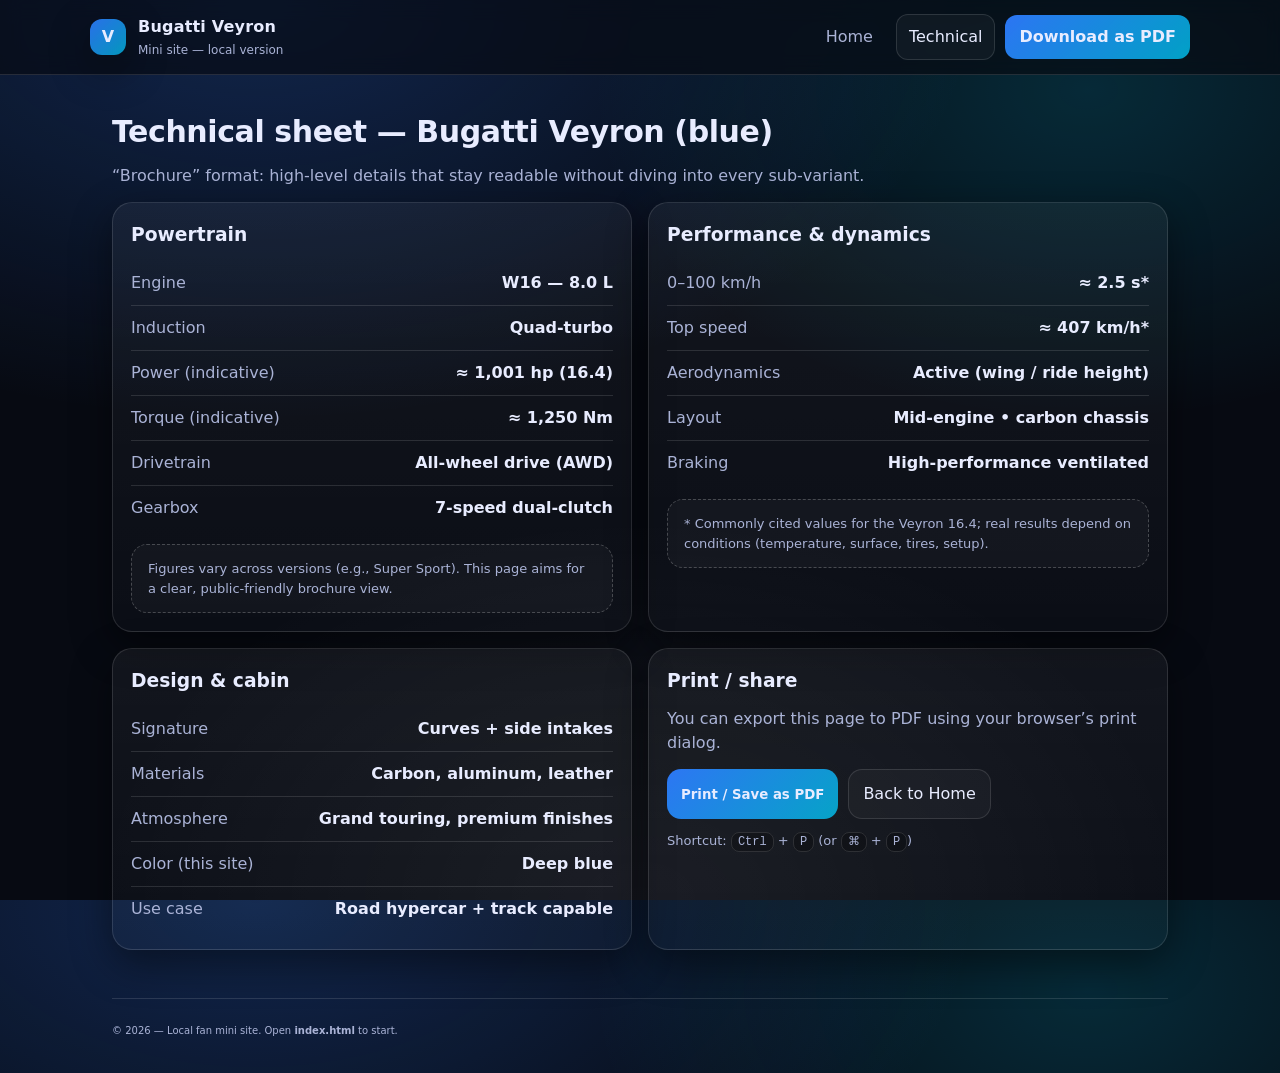
==== technical.html @ ed627e11 "Add files via upload" ====
<!doctype html>
<html lang="en">
<head>
  <meta charset="utf-8" />
  <meta name="viewport" content="width=device-width, initial-scale=1" />
  <title>Bugatti Veyron — Technical sheet (high level)</title>
  <meta name="description" content="High-level technical brochure page for the Bugatti Veyron." />
  <link rel="stylesheet" href="assets/styles.css" />
  <style>
    @media print {
      header, .btnRow, .footer { display:none !important; }
      body { background:#fff; color:#000; }
      .card { box-shadow:none; border-color:#ddd; }
      .specRow { border-top:1px solid #ddd; }
      a { text-decoration:none; }
    }
  </style>
</head>
<body>

<header>
  <div class="container nav">
    <a class="brand" href="index.html">
      <div class="badge">V</div>
      <div class="brandText">
        <div class="title">Bugatti Veyron</div>
        <div class="subtitle">Mini site — local version</div>
      </div>
    </a>
    <nav class="links" aria-label="Main navigation">
      <a class="link" href="index.html">Home</a>
      <a class="link" aria-current="page" href="technical.html">Technical</a>
      <a class="cta" href="technical.html#print">Download as PDF</a>
    </nav>
  </div>
</header>

<main class="container">
  <section class="pageTitle">
    <h2>Technical sheet — Bugatti Veyron (blue)</h2>
    <p>“Brochure” format: high‑level details that stay readable without diving into every sub‑variant.</p>
  </section>

  <section class="section" style="padding-top:0">
    <div class="specGrid">
      <div class="card specCard">
        <h3>Powertrain</h3>
        <div class="specRow"><span>Engine</span><b>W16 — 8.0 L</b></div>
        <div class="specRow"><span>Induction</span><b>Quad‑turbo</b></div>
        <div class="specRow"><span>Power (indicative)</span><b>≈ 1,001 hp (16.4)</b></div>
        <div class="specRow"><span>Torque (indicative)</span><b>≈ 1,250 Nm</b></div>
        <div class="specRow"><span>Drivetrain</span><b>All‑wheel drive (AWD)</b></div>
        <div class="specRow"><span>Gearbox</span><b>7‑speed dual‑clutch</b></div>
        <div class="noteBox" style="margin-top:14px">
          Figures vary across versions (e.g., Super Sport). This page aims for a clear, public‑friendly brochure view.
        </div>
      </div>

      <div class="card specCard">
        <h3>Performance & dynamics</h3>
        <div class="specRow"><span>0–100 km/h</span><b>≈ 2.5 s*</b></div>
        <div class="specRow"><span>Top speed</span><b>≈ 407 km/h*</b></div>
        <div class="specRow"><span>Aerodynamics</span><b>Active (wing / ride height)</b></div>
        <div class="specRow"><span>Layout</span><b>Mid‑engine • carbon chassis</b></div>
        <div class="specRow"><span>Braking</span><b>High‑performance ventilated</b></div>
        <div class="noteBox" style="margin-top:14px">
          * Commonly cited values for the Veyron 16.4; real results depend on conditions (temperature, surface, tires, setup).
        </div>
      </div>

      <div class="card specCard">
        <h3>Design & cabin</h3>
        <div class="specRow"><span>Signature</span><b>Curves + side intakes</b></div>
        <div class="specRow"><span>Materials</span><b>Carbon, aluminum, leather</b></div>
        <div class="specRow"><span>Atmosphere</span><b>Grand touring, premium finishes</b></div>
        <div class="specRow"><span>Color (this site)</span><b>Deep blue</b></div>
        <div class="specRow"><span>Use case</span><b>Road hypercar + track capable</b></div>
      </div>

      <div class="card specCard">
        <h3>Print / share</h3>
        <p class="lead" style="margin:0 0 12px">
          You can export this page to PDF using your browser’s print dialog.
        </p>
        <div class="btnRow">
          <button class="btn btnPrimary" onclick="window.print()" id="print">Print / Save as PDF</button>
          <a class="btn" href="index.html">Back to Home</a>
        </div>
        <p class="lead" style="margin-top:12px; font-size:13px">
          Shortcut: <kbd>Ctrl</kbd> + <kbd>P</kbd> (or <kbd>⌘</kbd> + <kbd>P</kbd>)
        </p>
        <div class="noteBox" data-print-hint style="opacity:0; transition:opacity .25s">
          Tip: choose “Save as PDF” in the print dialog.
        </div>
      </div>
    </div>
  </section>

  <footer class="footer">
    <div class="container" style="padding:0">
      <small>© <span data-year></span> — Local fan mini site. Open <b>index.html</b> to start.</small>
    </div>
  </footer>
</main>

<script src="assets/script.js"></script>
</body>
</html>
---- assets/styles.css ----
:root{
  --bg:#070A12;
  --panel:#0E1426;
  --panel2:#0A1020;
  --text:#E8ECFF;
  --muted:#AAB3D6;
  --accent:#2E7BFF;
  --accent2:#00D1FF;
  --line:rgba(255,255,255,.12);
  --shadow: 0 14px 40px rgba(0,0,0,.45);
  --radius:20px;
  --max:1100px;
  --font: ui-sans-serif, system-ui, -apple-system, "Segoe UI", Roboto, Arial, "Noto Sans", "Liberation Sans", sans-serif;
}

*{box-sizing:border-box}
html,body{height:100%}
body{
  margin:0;
  font-family:var(--font);
  background:
    radial-gradient(1200px 700px at 20% 0%, rgba(46,123,255,.25), transparent 60%),
    radial-gradient(900px 600px at 85% 10%, rgba(0,209,255,.16), transparent 55%),
    radial-gradient(1000px 700px at 50% 100%, rgba(255,255,255,.06), transparent 55%),
    var(--bg);
  color:var(--text);
  line-height:1.5;
}

a{color:inherit; text-decoration:none}
a:hover{opacity:.92}

.container{max-width:var(--max); margin:0 auto; padding:0 22px}
header{
  position:sticky; top:0; z-index:10;
  backdrop-filter: blur(10px);
  background: rgba(7,10,18,.65);
  border-bottom:1px solid var(--line);
}
.nav{
  display:flex; align-items:center; justify-content:space-between;
  padding:14px 0;
}
.brand{display:flex; align-items:center; gap:12px}
.badge{
  width:36px; height:36px; border-radius:12px;
  background: linear-gradient(135deg, rgba(46,123,255,.9), rgba(0,209,255,.7));
  box-shadow: var(--shadow);
  display:grid; place-items:center;
  font-weight:800;
}
.brand .title{font-weight:800; letter-spacing:.2px}
.brand .subtitle{font-size:12px; color:var(--muted); margin-top:2px}
.brandText{display:flex; flex-direction:column}

.links{display:flex; gap:10px; align-items:center}
.link{
  padding:10px 12px;
  border-radius:12px;
  border:1px solid transparent;
  color:var(--muted);
}
.link[aria-current="page"]{color:var(--text); border-color:var(--line); background:rgba(255,255,255,.04)}
.cta{
  padding:10px 14px;
  border-radius:12px;
  background: linear-gradient(135deg, rgba(46,123,255,.95), rgba(0,209,255,.75));
  border:0;
  font-weight:700;
}

.hero{
  padding:54px 0 26px;
}
.heroGrid{
  display:grid;
  grid-template-columns: 1.1fr .9fr;
  gap:22px;
  align-items:stretch;
}
@media (max-width: 900px){
  .heroGrid{grid-template-columns:1fr; }
}

.card{
  background: linear-gradient(180deg, rgba(255,255,255,.05), rgba(255,255,255,.02));
  border:1px solid var(--line);
  border-radius:var(--radius);
  box-shadow: var(--shadow);
}
.heroCard{padding:28px}
.kicker{
  display:inline-flex; gap:8px; align-items:center;
  padding:6px 10px;
  border-radius:999px;
  background:rgba(46,123,255,.12);
  border:1px solid rgba(46,123,255,.22);
  color:#CFE0FF;
  font-size:12px;
}
h1{margin:16px 0 10px; font-size:42px; line-height:1.1; letter-spacing:-.6px}
@media (max-width: 520px){ h1{font-size:34px} }
.lead{color:var(--muted); font-size:16px; margin:0 0 18px}

.pills{display:flex; flex-wrap:wrap; gap:10px; margin:18px 0 0}
.pill{
  padding:10px 12px;
  border-radius:999px;
  border:1px solid var(--line);
  background:rgba(255,255,255,.03);
  color:var(--muted);
  font-size:13px;
}

.mediaCard{overflow:hidden; display:flex; flex-direction:column}
.mediaTop{
  padding:18px 18px 0;
  display:flex; justify-content:space-between; align-items:flex-start; gap:16px;
}
.mediaTitle{font-weight:800}
.mediaNote{color:var(--muted); font-size:12px}

.figure{
  display:grid;
  place-items:center;
  padding:12px 18px 22px;
}
.figure svg{width:100%; height:auto; max-width:520px}
.caption{
  padding:0 18px 20px;
  color:var(--muted);
  font-size:12px;
}

.section{padding:18px 0 48px}
.grid3{
  display:grid;
  grid-template-columns: repeat(3, 1fr);
  gap:16px;
}
@media (max-width: 900px){
  .grid3{grid-template-columns:1fr}
}
.tile{padding:18px}
.tile h3{margin:6px 0 8px; font-size:16px}
.tile p{margin:0; color:var(--muted); font-size:14px}
.icon{
  width:40px; height:40px; border-radius:14px;
  background:rgba(0,209,255,.10);
  border:1px solid rgba(0,209,255,.22);
  display:grid; place-items:center;
}

.footer{
  padding:22px 0 34px;
  border-top:1px solid var(--line);
  color:var(--muted);
  font-size:12px;
}
small a{color:var(--text); text-decoration:underline; text-decoration-color:rgba(255,255,255,.25)}

.pageTitle{padding:34px 0 14px}
.pageTitle h2{margin:0; font-size:30px; letter-spacing:-.4px}
.pageTitle p{margin:10px 0 0; color:var(--muted)}

.specGrid{
  display:grid;
  grid-template-columns: 1fr 1fr;
  gap:16px;
}
@media (max-width: 900px){
  .specGrid{grid-template-columns:1fr}
}

.specCard{padding:18px}
.specCard h3{margin:0 0 12px}
.specRow{
  display:flex; justify-content:space-between; gap:18px;
  padding:10px 0;
  border-top:1px solid var(--line);
  color:var(--muted);
}
.specRow:first-of-type{border-top:0}
.specRow b{color:var(--text); font-weight:700}

.noteBox{
  padding:14px 16px;
  border-radius:16px;
  border:1px dashed rgba(255,255,255,.22);
  background:rgba(255,255,255,.03);
  color:var(--muted);
  font-size:13px;
}

.btnRow{display:flex; flex-wrap:wrap; gap:10px; margin-top:14px}
button, .btn{
  cursor:pointer;
  font-family:inherit;
}
.btn{
  display:inline-flex; align-items:center; gap:10px;
  padding:12px 14px;
  border-radius:14px;
  border:1px solid var(--line);
  background:rgba(255,255,255,.03);
  color:var(--text);
}
.btn:hover{background:rgba(255,255,255,.05)}
.btnPrimary{
  border:0;
  background: linear-gradient(135deg, rgba(46,123,255,.95), rgba(0,209,255,.75));
  font-weight:800;
}
kbd{
  font-family: ui-monospace, SFMono-Regular, Menlo, Monaco, Consolas, "Liberation Mono", monospace;
  font-size:12px;
  padding:2px 6px;
  border-radius:8px;
  border:1px solid var(--line);
  background: rgba(0,0,0,.25);
  color: var(--muted);
}
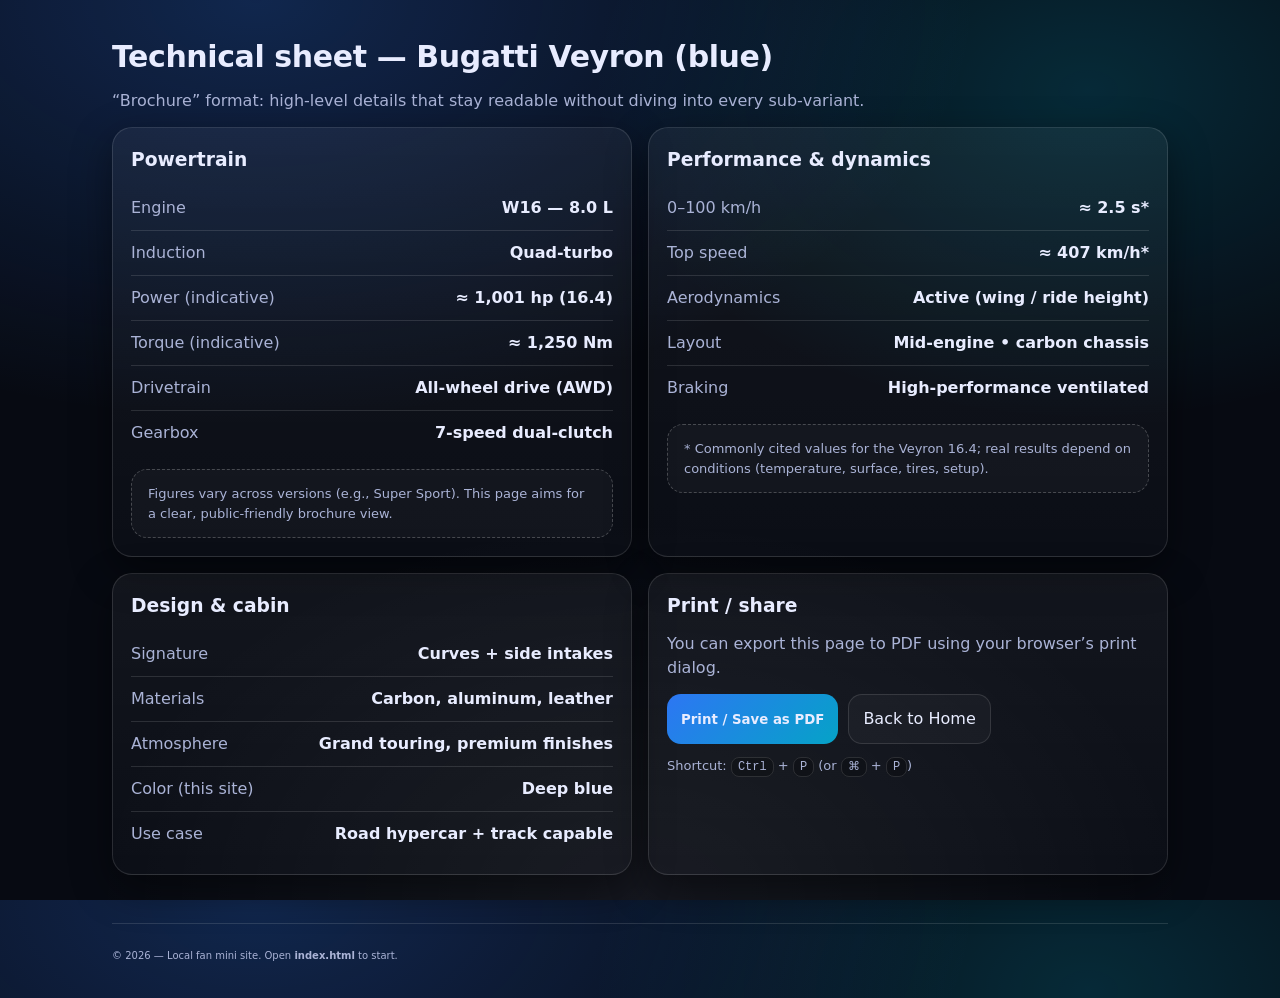
==== commit 210b40cb: "Remove header from technical.html Removed header section from technical.html." ====
--- a/technical.html
+++ b/technical.html
@@ -18,22 +18,6 @@
 </head>
 <body>
 
-<header>
-  <div class="container nav">
-    <a class="brand" href="index.html">
-      <div class="badge">V</div>
-      <div class="brandText">
-        <div class="title">Bugatti Veyron</div>
-        <div class="subtitle">Mini site — local version</div>
-      </div>
-    </a>
-    <nav class="links" aria-label="Main navigation">
-      <a class="link" href="index.html">Home</a>
-      <a class="link" aria-current="page" href="technical.html">Technical</a>
-      <a class="cta" href="technical.html#print">Download as PDF</a>
-    </nav>
-  </div>
-</header>
 
 <main class="container">
   <section class="pageTitle">
--- a/assets/styles.css
+++ b/assets/styles.css
@@ -121,16 +121,11 @@
 .mediaTitle{font-weight:800}
 .mediaNote{color:var(--muted); font-size:12px}
 
-.figure{
-  display:grid;
-  place-items:center;
-  padding:12px 18px 22px;
-}
-.figure svg{width:100%; height:auto; max-width:520px}
-.caption{
-  padding:0 18px 20px;
-  color:var(--muted);
-  font-size:12px;
+.figure img{
+  width:100%;
+  height:auto;
+  border-radius:16px;
+  display:block;
 }
 
 .section{padding:18px 0 48px}
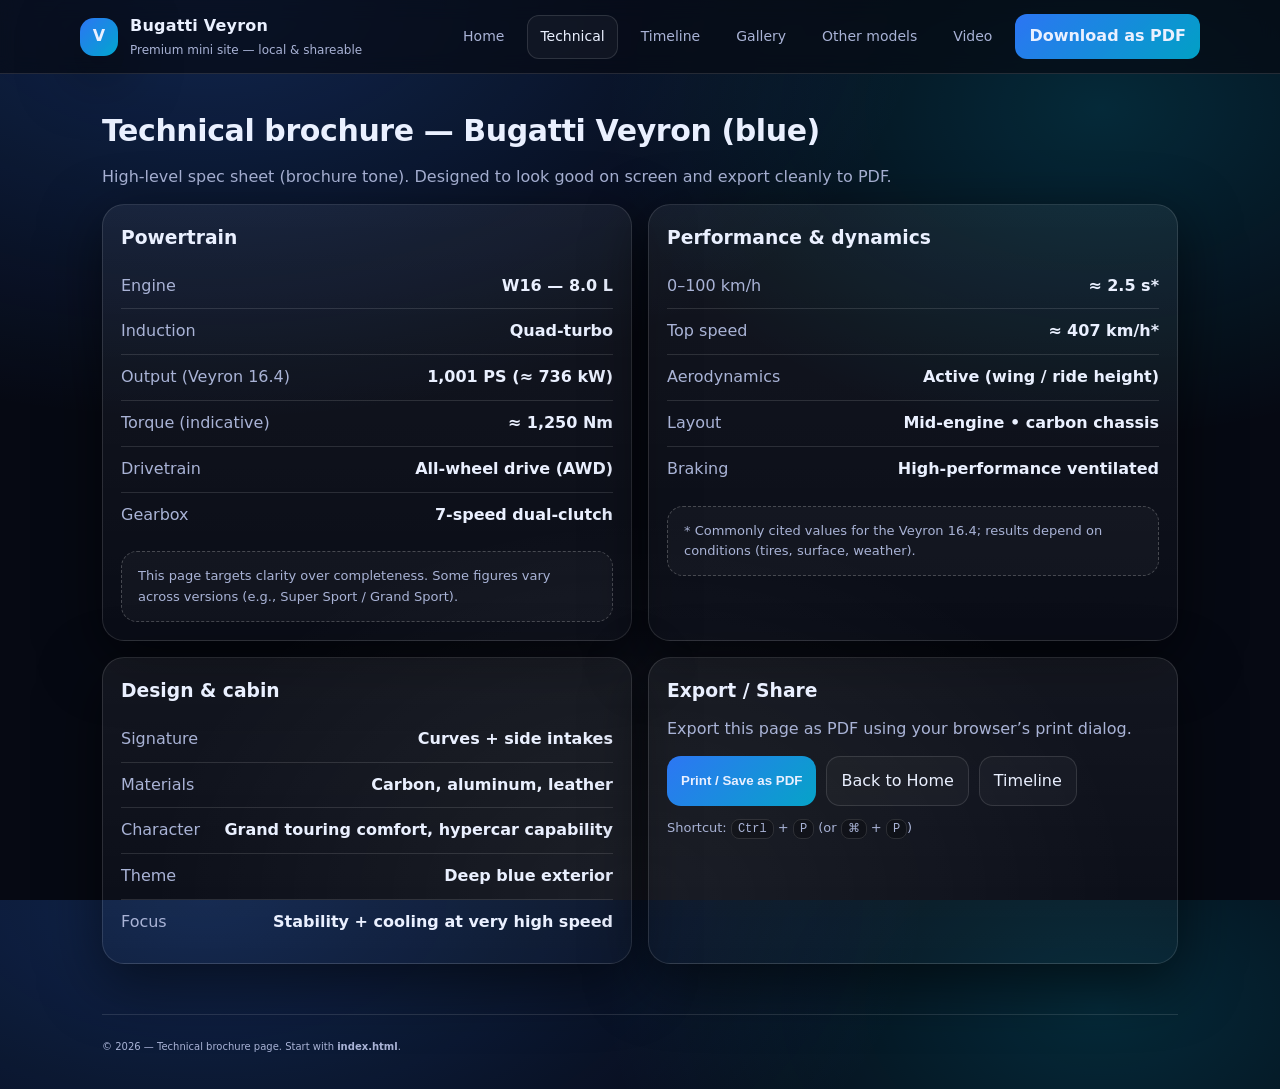
==== commit 743fda61: "Add files via upload" ====
--- a/technical.html
+++ b/technical.html
@@ -1,46 +1,66 @@
 <!doctype html>
 <html lang="en">
 <head>
-  <meta charset="utf-8" />
-  <meta name="viewport" content="width=device-width, initial-scale=1" />
-  <title>Bugatti Veyron — Technical sheet (high level)</title>
-  <meta name="description" content="High-level technical brochure page for the Bugatti Veyron." />
-  <link rel="stylesheet" href="assets/styles.css" />
+  <meta charset="utf-8"/>
+  <meta name="viewport" content="width=device-width, initial-scale=1"/>
+  <title>Bugatti Veyron — Technical brochure</title>
+  <meta name="description" content="High-level technical brochure page for the Bugatti Veyron (blue)."/>
+  <link rel="stylesheet" href="assets/styles.css"/>
   <style>
     @media print {
       header, .btnRow, .footer { display:none !important; }
       body { background:#fff; color:#000; }
       .card { box-shadow:none; border-color:#ddd; }
       .specRow { border-top:1px solid #ddd; }
-      a { text-decoration:none; }
+      a { text-decoration:none; color:#000; }
     }
   </style>
 </head>
 <body>
 
+<header>
+  <div class="container nav">
+    <a class="brand" href="index.html">
+      <div class="badge">V</div>
+      <div class="brandText">
+        <div class="title">Bugatti Veyron</div>
+        <div class="subtitle">Premium mini site — local & shareable</div>
+      </div>
+    </a>
+    <nav class="links" aria-label="Main navigation">
+      <a class="link" href="index.html">Home</a>
+      <a class="link" aria-current="page" href="technical.html">Technical</a>
+      <a class="link" href="timeline.html">Timeline</a>
+      <a class="link" href="gallery.html">Gallery</a>
+      <a class="link" href="other-models.html">Other models</a>
+      <a class="link" href="video.html">Video</a>
+      <a class="cta" href="technical.html#print">Download as PDF</a>
+    </nav>
+  </div>
+</header>
 
 <main class="container">
-  <section class="pageTitle">
-    <h2>Technical sheet — Bugatti Veyron (blue)</h2>
-    <p>“Brochure” format: high‑level details that stay readable without diving into every sub‑variant.</p>
+  <section class="pageTitle reveal">
+    <h2>Technical brochure — Bugatti Veyron (blue)</h2>
+    <p>High‑level spec sheet (brochure tone). Designed to look good on screen and export cleanly to PDF.</p>
   </section>
 
   <section class="section" style="padding-top:0">
     <div class="specGrid">
-      <div class="card specCard">
+      <div class="card specCard reveal">
         <h3>Powertrain</h3>
         <div class="specRow"><span>Engine</span><b>W16 — 8.0 L</b></div>
         <div class="specRow"><span>Induction</span><b>Quad‑turbo</b></div>
-        <div class="specRow"><span>Power (indicative)</span><b>≈ 1,001 hp (16.4)</b></div>
+        <div class="specRow"><span>Output (Veyron 16.4)</span><b>1,001 PS (≈ 736 kW)</b></div>
         <div class="specRow"><span>Torque (indicative)</span><b>≈ 1,250 Nm</b></div>
         <div class="specRow"><span>Drivetrain</span><b>All‑wheel drive (AWD)</b></div>
         <div class="specRow"><span>Gearbox</span><b>7‑speed dual‑clutch</b></div>
         <div class="noteBox" style="margin-top:14px">
-          Figures vary across versions (e.g., Super Sport). This page aims for a clear, public‑friendly brochure view.
+          This page targets clarity over completeness. Some figures vary across versions (e.g., Super Sport / Grand Sport).
         </div>
       </div>
 
-      <div class="card specCard">
+      <div class="card specCard reveal">
         <h3>Performance & dynamics</h3>
         <div class="specRow"><span>0–100 km/h</span><b>≈ 2.5 s*</b></div>
         <div class="specRow"><span>Top speed</span><b>≈ 407 km/h*</b></div>
@@ -48,33 +68,34 @@
         <div class="specRow"><span>Layout</span><b>Mid‑engine • carbon chassis</b></div>
         <div class="specRow"><span>Braking</span><b>High‑performance ventilated</b></div>
         <div class="noteBox" style="margin-top:14px">
-          * Commonly cited values for the Veyron 16.4; real results depend on conditions (temperature, surface, tires, setup).
+          * Commonly cited values for the Veyron 16.4; results depend on conditions (tires, surface, weather).
         </div>
       </div>
 
-      <div class="card specCard">
+      <div class="card specCard reveal">
         <h3>Design & cabin</h3>
         <div class="specRow"><span>Signature</span><b>Curves + side intakes</b></div>
         <div class="specRow"><span>Materials</span><b>Carbon, aluminum, leather</b></div>
-        <div class="specRow"><span>Atmosphere</span><b>Grand touring, premium finishes</b></div>
-        <div class="specRow"><span>Color (this site)</span><b>Deep blue</b></div>
-        <div class="specRow"><span>Use case</span><b>Road hypercar + track capable</b></div>
+        <div class="specRow"><span>Character</span><b>Grand touring comfort, hypercar capability</b></div>
+        <div class="specRow"><span>Theme</span><b>Deep blue exterior</b></div>
+        <div class="specRow"><span>Focus</span><b>Stability + cooling at very high speed</b></div>
       </div>
 
-      <div class="card specCard">
-        <h3>Print / share</h3>
+      <div class="card specCard reveal">
+        <h3>Export / Share</h3>
         <p class="lead" style="margin:0 0 12px">
-          You can export this page to PDF using your browser’s print dialog.
+          Export this page as PDF using your browser’s print dialog.
         </p>
         <div class="btnRow">
           <button class="btn btnPrimary" onclick="window.print()" id="print">Print / Save as PDF</button>
           <a class="btn" href="index.html">Back to Home</a>
+          <a class="btn" href="timeline.html">Timeline</a>
         </div>
         <p class="lead" style="margin-top:12px; font-size:13px">
           Shortcut: <kbd>Ctrl</kbd> + <kbd>P</kbd> (or <kbd>⌘</kbd> + <kbd>P</kbd>)
         </p>
         <div class="noteBox" data-print-hint style="opacity:0; transition:opacity .25s">
-          Tip: choose “Save as PDF” in the print dialog.
+          Tip: select “Save as PDF” in the print dialog.
         </div>
       </div>
     </div>
@@ -82,11 +103,10 @@
 
   <footer class="footer">
     <div class="container" style="padding:0">
-      <small>© <span data-year></span> — Local fan mini site. Open <b>index.html</b> to start.</small>
+      <small>© <span data-year></span> — Technical brochure page. Start with <b>index.html</b>.</small>
     </div>
   </footer>
 </main>
-
 <script src="assets/script.js"></script>
 </body>
 </html>
--- a/assets/styles.css
+++ b/assets/styles.css
@@ -1,16 +1,18 @@
 
 :root{
-  --bg:#070A12;
-  --panel:#0E1426;
-  --panel2:#0A1020;
-  --text:#E8ECFF;
-  --muted:#AAB3D6;
+  --bg:#060913;
+  --panel:#0C1324;
+  --panel2:#0B1020;
+  --text:#EAF0FF;
+  --muted:#A9B3D6;
+  --line:rgba(255,255,255,.12);
+  --shadow: 0 18px 60px rgba(0,0,0,.55);
+  --radius:22px;
+  --max:1120px;
   --accent:#2E7BFF;
   --accent2:#00D1FF;
-  --line:rgba(255,255,255,.12);
-  --shadow: 0 14px 40px rgba(0,0,0,.45);
-  --radius:20px;
-  --max:1100px;
+  --ok:#39d98a;
+  --warn:#ffcc66;
   --font: ui-sans-serif, system-ui, -apple-system, "Segoe UI", Roboto, Arial, "Noto Sans", "Liberation Sans", sans-serif;
 }
 
@@ -19,90 +21,119 @@
 body{
   margin:0;
   font-family:var(--font);
+  color:var(--text);
   background:
-    radial-gradient(1200px 700px at 20% 0%, rgba(46,123,255,.25), transparent 60%),
-    radial-gradient(900px 600px at 85% 10%, rgba(0,209,255,.16), transparent 55%),
-    radial-gradient(1000px 700px at 50% 100%, rgba(255,255,255,.06), transparent 55%),
+    radial-gradient(1200px 700px at 16% 0%, rgba(46,123,255,.25), transparent 60%),
+    radial-gradient(900px 600px at 86% 12%, rgba(0,209,255,.16), transparent 55%),
+    radial-gradient(900px 700px at 50% 100%, rgba(255,255,255,.06), transparent 55%),
     var(--bg);
-  color:var(--text);
-  line-height:1.5;
+  line-height:1.55;
 }
 
 a{color:inherit; text-decoration:none}
 a:hover{opacity:.92}
 
 .container{max-width:var(--max); margin:0 auto; padding:0 22px}
+
 header{
-  position:sticky; top:0; z-index:10;
+  position:sticky; top:0; z-index:50;
   backdrop-filter: blur(10px);
-  background: rgba(7,10,18,.65);
+  background: rgba(6,9,19,.68);
   border-bottom:1px solid var(--line);
 }
 .nav{
-  display:flex; align-items:center; justify-content:space-between;
+  display:flex; justify-content:space-between; align-items:center;
   padding:14px 0;
+  gap:14px;
 }
 .brand{display:flex; align-items:center; gap:12px}
 .badge{
-  width:36px; height:36px; border-radius:12px;
-  background: linear-gradient(135deg, rgba(46,123,255,.9), rgba(0,209,255,.7));
+  width:38px; height:38px; border-radius:14px;
+  background: linear-gradient(135deg, rgba(46,123,255,.95), rgba(0,209,255,.78));
   box-shadow: var(--shadow);
   display:grid; place-items:center;
-  font-weight:800;
-}
-.brand .title{font-weight:800; letter-spacing:.2px}
-.brand .subtitle{font-size:12px; color:var(--muted); margin-top:2px}
+  font-weight:900;
+}
 .brandText{display:flex; flex-direction:column}
-
-.links{display:flex; gap:10px; align-items:center}
+.brandText .title{font-weight:900; letter-spacing:.2px}
+.brandText .subtitle{font-size:12px; color:var(--muted); margin-top:2px}
+
+.links{display:flex; gap:10px; align-items:center; flex-wrap:wrap; justify-content:flex-end}
 .link{
   padding:10px 12px;
   border-radius:12px;
   border:1px solid transparent;
   color:var(--muted);
-}
-.link[aria-current="page"]{color:var(--text); border-color:var(--line); background:rgba(255,255,255,.04)}
+  font-size:14px;
+}
+.link[aria-current="page"]{
+  color:var(--text);
+  border-color:var(--line);
+  background:rgba(255,255,255,.04)
+}
 .cta{
   padding:10px 14px;
   border-radius:12px;
   background: linear-gradient(135deg, rgba(46,123,255,.95), rgba(0,209,255,.75));
+  font-weight:900;
   border:0;
-  font-weight:700;
-}
-
-.hero{
-  padding:54px 0 26px;
-}
-.heroGrid{
-  display:grid;
-  grid-template-columns: 1.1fr .9fr;
-  gap:22px;
-  align-items:stretch;
-}
-@media (max-width: 900px){
-  .heroGrid{grid-template-columns:1fr; }
-}
-
+}
+
+main{padding-bottom:34px}
+.section{padding:20px 0 50px}
 .card{
-  background: linear-gradient(180deg, rgba(255,255,255,.05), rgba(255,255,255,.02));
+  background: linear-gradient(180deg, rgba(255,255,255,.06), rgba(255,255,255,.02));
   border:1px solid var(--line);
   border-radius:var(--radius);
   box-shadow: var(--shadow);
 }
-.heroCard{padding:28px}
 .kicker{
   display:inline-flex; gap:8px; align-items:center;
-  padding:6px 10px;
-  border-radius:999px;
+  padding:6px 10px; border-radius:999px;
   background:rgba(46,123,255,.12);
   border:1px solid rgba(46,123,255,.22);
   color:#CFE0FF;
   font-size:12px;
 }
+
+.hero{padding:54px 0 16px}
+.heroGrid{
+  display:grid;
+  grid-template-columns: 1.1fr .9fr;
+  gap:18px;
+  align-items:stretch;
+}
+@media (max-width: 980px){
+  .heroGrid{grid-template-columns:1fr}
+}
+.heroCard{padding:28px; position:relative; overflow:hidden}
+.heroCard:before{
+  content:"";
+  position:absolute; inset:-80px -120px auto auto;
+  width:320px; height:320px;
+  background: radial-gradient(circle at 30% 30%, rgba(0,209,255,.22), transparent 60%);
+  transform: translate(var(--px,0px), var(--py,0px));
+  transition: transform .08s linear;
+  pointer-events:none;
+}
 h1{margin:16px 0 10px; font-size:42px; line-height:1.1; letter-spacing:-.6px}
 @media (max-width: 520px){ h1{font-size:34px} }
 .lead{color:var(--muted); font-size:16px; margin:0 0 18px}
 
+.btnRow{display:flex; flex-wrap:wrap; gap:10px; margin-top:14px}
+.btn{
+  display:inline-flex; align-items:center; gap:10px;
+  padding:12px 14px;
+  border-radius:14px;
+  border:1px solid var(--line);
+  background:rgba(255,255,255,.03);
+  color:var(--text);
+  cursor:pointer;
+}
+.btn:hover{background:rgba(255,255,255,.06)}
+.btnPrimary{border:0; font-weight:900;
+  background: linear-gradient(135deg, rgba(46,123,255,.95), rgba(0,209,255,.75));
+}
 .pills{display:flex; flex-wrap:wrap; gap:10px; margin:18px 0 0}
 .pill{
   padding:10px 12px;
@@ -118,27 +149,28 @@
   padding:18px 18px 0;
   display:flex; justify-content:space-between; align-items:flex-start; gap:16px;
 }
-.mediaTitle{font-weight:800}
+.mediaTitle{font-weight:900}
 .mediaNote{color:var(--muted); font-size:12px}
-
+.figure{padding:12px 18px 18px}
 .figure img{
   width:100%;
-  height:auto;
+  height:420px;
+  object-fit:contain;
   border-radius:16px;
   display:block;
-}
-
-.section{padding:18px 0 48px}
+  background: rgba(0,0,0,.28);
+  border:1px solid rgba(255,255,255,.10);
+}
+.caption{padding:0 18px 18px; color:var(--muted); font-size:12px}
+
 .grid3{
   display:grid;
   grid-template-columns: repeat(3, 1fr);
   gap:16px;
 }
-@media (max-width: 900px){
-  .grid3{grid-template-columns:1fr}
-}
+@media (max-width: 980px){ .grid3{grid-template-columns:1fr} }
 .tile{padding:18px}
-.tile h3{margin:6px 0 8px; font-size:16px}
+.tile h3{margin:10px 0 8px; font-size:16px}
 .tile p{margin:0; color:var(--muted); font-size:14px}
 .icon{
   width:40px; height:40px; border-radius:14px;
@@ -147,27 +179,12 @@
   display:grid; place-items:center;
 }
 
-.footer{
-  padding:22px 0 34px;
-  border-top:1px solid var(--line);
-  color:var(--muted);
-  font-size:12px;
-}
-small a{color:var(--text); text-decoration:underline; text-decoration-color:rgba(255,255,255,.25)}
-
 .pageTitle{padding:34px 0 14px}
 .pageTitle h2{margin:0; font-size:30px; letter-spacing:-.4px}
 .pageTitle p{margin:10px 0 0; color:var(--muted)}
 
-.specGrid{
-  display:grid;
-  grid-template-columns: 1fr 1fr;
-  gap:16px;
-}
-@media (max-width: 900px){
-  .specGrid{grid-template-columns:1fr}
-}
-
+.specGrid{display:grid; grid-template-columns:1fr 1fr; gap:16px}
+@media (max-width: 980px){ .specGrid{grid-template-columns:1fr} }
 .specCard{padding:18px}
 .specCard h3{margin:0 0 12px}
 .specRow{
@@ -177,8 +194,7 @@
   color:var(--muted);
 }
 .specRow:first-of-type{border-top:0}
-.specRow b{color:var(--text); font-weight:700}
-
+.specRow b{color:var(--text); font-weight:800}
 .noteBox{
   padding:14px 16px;
   border-radius:16px;
@@ -188,25 +204,14 @@
   font-size:13px;
 }
 
-.btnRow{display:flex; flex-wrap:wrap; gap:10px; margin-top:14px}
-button, .btn{
-  cursor:pointer;
-  font-family:inherit;
-}
-.btn{
-  display:inline-flex; align-items:center; gap:10px;
-  padding:12px 14px;
-  border-radius:14px;
-  border:1px solid var(--line);
-  background:rgba(255,255,255,.03);
-  color:var(--text);
-}
-.btn:hover{background:rgba(255,255,255,.05)}
-.btnPrimary{
-  border:0;
-  background: linear-gradient(135deg, rgba(46,123,255,.95), rgba(0,209,255,.75));
-  font-weight:800;
-}
+.footer{
+  padding:22px 0 34px;
+  border-top:1px solid var(--line);
+  color:var(--muted);
+  font-size:12px;
+}
+small a{color:var(--text); text-decoration:underline; text-decoration-color:rgba(255,255,255,.25)}
+
 kbd{
   font-family: ui-monospace, SFMono-Regular, Menlo, Monaco, Consolas, "Liberation Mono", monospace;
   font-size:12px;
@@ -216,3 +221,114 @@
   background: rgba(0,0,0,.25);
   color: var(--muted);
 }
+
+/* Animations */
+.reveal{opacity:0; transform: translateY(16px); transition: opacity .7s ease, transform .7s ease}
+.reveal.is-in{opacity:1; transform:none}
+.parallax{transform: translateY(var(--par,0px)); transition: transform .08s linear}
+
+/* Timeline */
+.timeline{
+  position:relative;
+  padding-left:22px;
+  margin:8px 0 0;
+}
+.timeline:before{
+  content:"";
+  position:absolute; left:10px; top:0; bottom:0;
+  width:2px; background: rgba(255,255,255,.12);
+}
+.tItem{
+  position:relative;
+  padding:14px 14px 14px 18px;
+  margin:0 0 12px;
+  border-radius:18px;
+  border:1px solid var(--line);
+  background: rgba(255,255,255,.03);
+}
+.tItem:before{
+  content:"";
+  position:absolute; left:-18px; top:18px;
+  width:12px; height:12px; border-radius:999px;
+  background: linear-gradient(135deg, rgba(46,123,255,.95), rgba(0,209,255,.75));
+  box-shadow: 0 10px 20px rgba(0,0,0,.35);
+}
+.tItem h4{margin:0 0 6px; font-size:15px}
+.tItem p{margin:0; color:var(--muted); font-size:14px}
+.progressLine{
+  position:absolute; left:10px; top:0;
+  width:2px; height:0%;
+  background: linear-gradient(180deg, rgba(46,123,255,.95), rgba(0,209,255,.75));
+  border-radius:99px;
+}
+
+/* Gallery */
+.filterRow{display:flex; gap:10px; flex-wrap:wrap; margin:0 0 14px}
+.chip{
+  padding:10px 12px;
+  border-radius:999px;
+  border:1px solid var(--line);
+  background:rgba(255,255,255,.03);
+  color:var(--muted);
+  cursor:pointer;
+  user-select:none;
+}
+.chip[aria-pressed="true"]{color:var(--text); background:rgba(46,123,255,.12); border-color:rgba(46,123,255,.22)}
+.gallery{
+  column-count:3;
+  column-gap:16px;
+}
+@media (max-width: 980px){ .gallery{column-count:1} }
+.gItem{
+  break-inside:avoid;
+  margin:0 0 16px;
+}
+.gCard{overflow:hidden}
+.gImg{
+  width:100%;
+  height:auto;
+  display:block;
+}
+.gBody{padding:14px 16px}
+.gBody h4{margin:0 0 6px; font-size:15px}
+.gBody p{margin:0; color:var(--muted); font-size:13px}
+.tag{display:inline-flex; margin-top:10px; font-size:12px; color:var(--muted)}
+
+/* Configurator */
+.cfgGrid{display:grid; grid-template-columns: .9fr 1.1fr; gap:16px}
+@media (max-width: 980px){ .cfgGrid{grid-template-columns:1fr} }
+.select{
+  width:100%;
+  padding:12px 14px;
+  border-radius:14px;
+  border:1px solid var(--line);
+  background:rgba(0,0,0,.15);
+  color:var(--text);
+}
+.cfgPreview{
+  padding:18px;
+  overflow:hidden;
+}
+.previewBox{
+  border-radius:18px;
+  border:1px solid rgba(255,255,255,.12);
+  background: radial-gradient(900px 420px at 30% 0%, rgba(46,123,255,.18), transparent 55%),
+              radial-gradient(700px 320px at 86% 20%, rgba(0,209,255,.14), transparent 55%),
+              rgba(0,0,0,.18);
+  padding:16px;
+}
+.previewBox img{width:100%; height:260px; object-fit:contain; display:block}
+.cfgSummary{margin-top:12px; color:var(--muted); font-size:13px}
+.price{font-size:22px; font-weight:900; margin:10px 0 0}
+.hr{height:1px; background:rgba(255,255,255,.12); margin:14px 0}
+
+/* Video */
+.videoFrame{
+  width:100%;
+  aspect-ratio: 16 / 9;
+  border-radius:18px;
+  border:1px solid rgba(255,255,255,.12);
+  background: rgba(0,0,0,.25);
+  overflow:hidden;
+}
+.videoFrame iframe{width:100%; height:100%; border:0}
